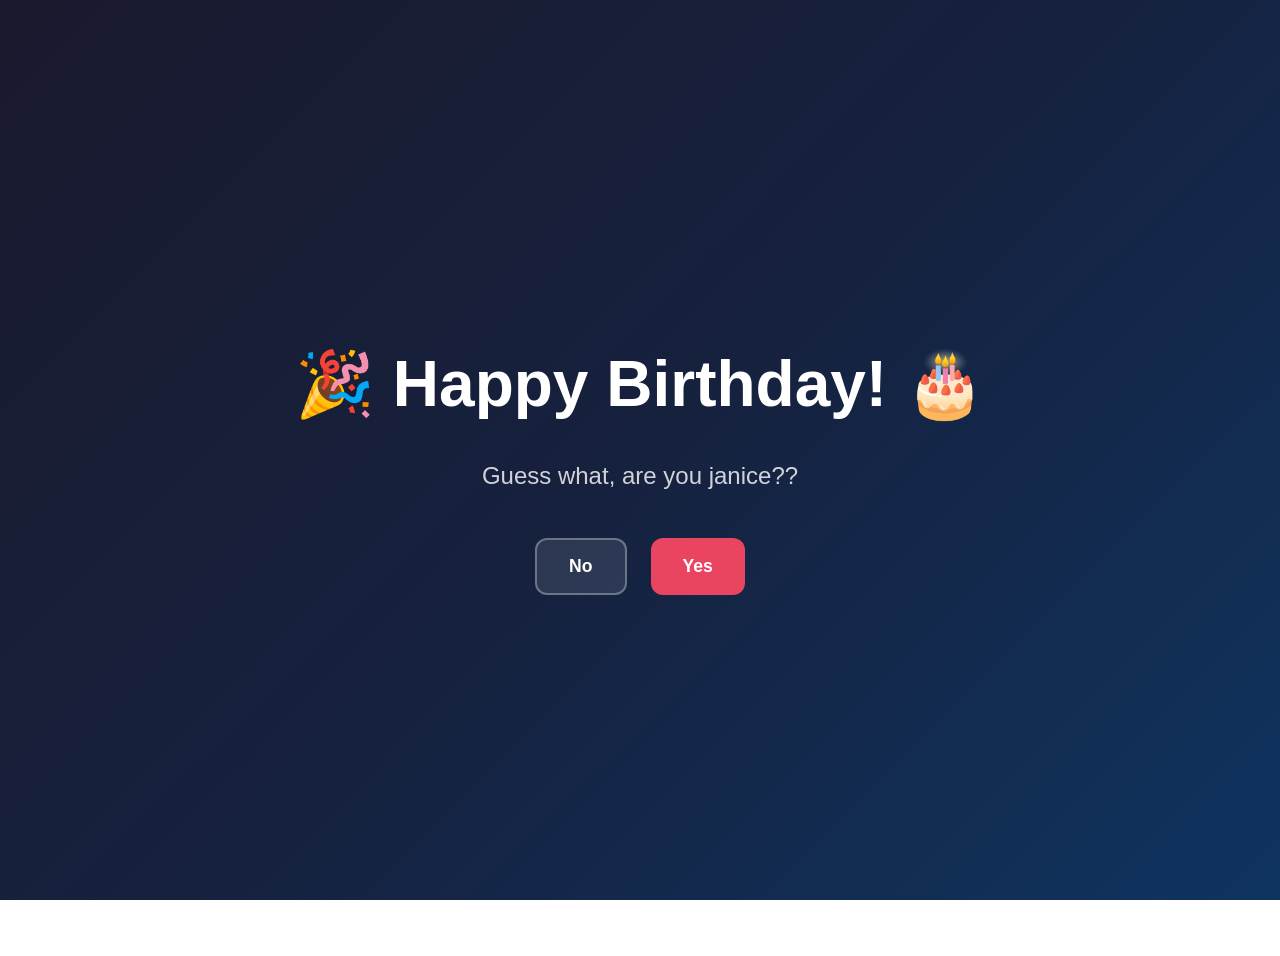
==== gallery/index.html @ 7df06267 "changed name of Master folder to gallery" ====
<!DOCTYPE html>
<html lang="en">
<head>
    <meta charset="UTF-8">
    <meta name="viewport" content="width=device-width, initial-scale=1.0">
    <title>Janice's Birthday Gallery</title>
    <link rel="stylesheet" href="main.css">
    <link href="https://cdnjs.cloudflare.com/ajax/libs/font-awesome/6.4.0/css/all.min.css" rel="stylesheet">
    <link rel="preconnect" href="https://fonts.googleapis.com">
    <link rel="preconnect" href="https://fonts.gstatic.com" crossorigin>
    <link href="https://fonts.googleapis.com/css2?family=Stalemate&family=Tangerine:wght@400;700&family=Poppins:wght@400;600&display=swap" rel="stylesheet">
    <style>
        /* Master view: gallery takes full width */
        .master-content {
            max-width: 1200px;
            margin: 0 auto;
        }
        .master-content .gallery-section {
            width: 100%;
        }
    </style>
</head>
<body>

  <!-- ═══════════════════════════════════════════ -->
  <!-- SURPRISE OVERLAY — shown after countdown   -->
  <!-- ═══════════════════════════════════════════ -->
  <div id="overlay" class="hidden">
    <div id="phase-initial" class="phase">
      <h1>🎉 Happy Birthday! 🎂</h1>
      <p class="subtitle">Guess what, are you janice??</p>
      <div class="btn-row">
        <button class="btn-secondary" id="btn-skip">No</button>
        <button class="btn-primary"   id="btn-surprise">Yes</button>
      </div>
    </div>

    <div id="phase-password" class="phase">
      <h1>🔐</h1>
      <p class="subtitle">When's my birthday👀</p>
      <div class="password-form">
        <input type="password" id="password-input" placeholder="Enter password..." autocomplete="off">
        <button class="btn-primary" id="btn-password-submit">Unlock</button>
        <p class="error-msg" id="password-error"></p>
      </div>
    </div>

    <div id="phase-game" class="phase">
      <p class="message" id="game-message"></p>
      <div id="game-area"></div>
    </div>
  </div>

  <div id="finale">
    <div class="finale-text" id="finale-text"></div>
  </div>

    <div class="container">
        <header>
            <h1>Happy 19th Birthday to Janice 🤎</h1>
            <p>Memories from everyone who loves you</p>
            <div class="countdown" id="countdown">Loading...</div>
        </header>

        <div class="divider">✦ ✦ ✦</div>

        <div class="master-content">
            <!-- Gallery Section — full width, read-only -->
            <div class="gallery-section">
                <h2><i class="fas fa-images"></i> Memories for Janice</h2>
                <div class="gallery" id="gallery">
                    <div class="empty-gallery">
                        <i class="fas fa-inbox"></i>
                        <p>No memories yet.<br>Check back soon! 💝</p>
                    </div>
                </div>
            </div>
        </div>
    </div>

    <!-- Modal for viewing entries (view + download only, no delete) -->
    <div class="modal" id="modal" onclick="closeModal(event)">
        <div class="modal-content" onclick="event.stopPropagation()">
            <button class="modal-close" onclick="closeModal()">✕</button>
            <div class="modal-media" id="modalMedia"></div>
            <div class="modal-info">
                <h3 id="modalName"></h3>
                <p id="modalMessage"></p>
                <small id="modalTime" style="color: #999;"></small>
                <div class="modal-actions" id="modalActions"></div>
            </div>
        </div>
    </div>

    <script src="master.js"></script>
</body>
</html>
---- gallery/main.css ----
/* ═══════════════════════════════════════════════
   Master/main.css — Master page
   ═══════════════════════════════════════════════ */

/* ── Configurable values ── */
:root {
    --accent-font: 'Tangerine', cursive;
}

/* ── Body & background ── */
body {
    font-family: -apple-system, BlinkMacSystemFont, 'Segoe UI', sans-serif;
    background: linear-gradient(135deg, #8B6B63 0%, #A67B7B 50%, #8B6B63 100%);
    background-attachment: fixed;
    min-height: 100vh;
    padding: 20px;
    overflow-x: hidden;
}

body::before {
    content: '';
    position: fixed;
    top: 0; left: 0; right: 0; bottom: 0;
    background: repeating-linear-gradient(
        90deg,
        transparent,
        transparent 50px,
        rgba(139, 107, 99, 0.3) 50px,
        rgba(139, 107, 99, 0.3) 100px
    );
    pointer-events: none;
    z-index: 0;
}

.container {
    max-width: 1400px;
    margin: 0 auto;
    position: relative;
    z-index: 1;
}

/* ── Header ── */
header {
    text-align: center;
    color: #f5e6d3;
    margin-bottom: 50px;
    animation: fadeInDown 0.8s ease;
}

header h1 {
    font-family: 'Stalemate', cursive;
    font-size: 4.5rem;
    margin-bottom: 10px;
    text-shadow: 2px 2px 4px rgba(0, 0, 0, 0.3);
    font-weight: 700;
    letter-spacing: 2px;
}

header p {
    font-family: 'Stalemate', cursive;
    font-size: 2.2rem;
    opacity: 0.95;
    font-weight: 300;
    font-style: italic;
}

.countdown {
    font-family: 'Poppins', sans-serif;
    font-size: 1.1rem;
    margin-top: 15px;
    background: rgba(245, 230, 211, 0.15);
    padding: 12px 30px;
    border-radius: 50px;
    display: inline-block;
    border: 2px solid rgba(245, 230, 211, 0.3);
}

.divider {
    text-align: center;
    margin: 40px 0;
    color: rgba(245, 230, 211, 0.5);
    font-size: 2rem;
}

/* ── Master layout (full-width gallery) ── */
.master-content {
    max-width: 1200px;
    margin: 0 auto;
}

.master-content .gallery-section {
    width: 100%;
}

/* ── Buttons ── */
.btn {
    padding: 12px 24px;
    border: none;
    border-radius: 10px;
    font-size: 1rem;
    font-family: -apple-system, BlinkMacSystemFont, 'Segoe UI', sans-serif;
    font-weight: 600;
    cursor: pointer;
    transition: all 0.3s ease;
    display: flex;
    align-items: center;
    gap: 8px;
}

.btn-primary {
    background: linear-gradient(135deg, #8B6B63 0%, #A67B7B 100%);
    color: #f5e6d3;
    border: 2px solid #8B6B63;
}

.btn-primary:hover {
    transform: translateY(-2px);
    box-shadow: 0 10px 25px rgba(139, 107, 99, 0.4);
    background: linear-gradient(135deg, #6B4B4B 0%, #8B5B5B 100%);
}

.btn-secondary {
    background: rgba(212, 165, 116, 0.2);
    color: #8B6B63;
    border: 2px solid #8B6B63;
}

.btn-secondary:hover {
    background: #8B6B63;
    color: #f5e6d3;
}

/* ── Gallery ── */
.gallery-section {
    animation: fadeInRight 0.8s ease;
}

.gallery-section h2 {
    font-family: var(--accent-font);
    color: #f5e6d3;
    margin-bottom: 30px;
    display: flex;
    align-items: center;
    gap: 10px;
    font-size: 2.2rem;
    font-weight: 600;
}

.gallery {
    display: flex;
    flex-wrap: wrap;
    justify-content: center;
    gap: 20px;
}

.gallery-item {
    width: 280px;
    flex-shrink: 0;
    background: #f5e6d3;
    border-radius: 15px;
    overflow: hidden;
    box-shadow: 0 10px 30px rgba(0, 0, 0, 0.2);
    transition: all 0.3s ease;
    cursor: pointer;
    border: 2px solid #D4A574;
    position: relative;
}

.gallery-item:hover {
    transform: translateY(-10px);
    box-shadow: 0 20px 40px rgba(0, 0, 0, 0.3);
    border-color: #8B6B63;
}

.gallery-item-media {
    width: 100%;
    height: 200px;
    background: linear-gradient(135deg, #8B6B63 0%, #A67B7B 100%);
    display: flex;
    align-items: center;
    justify-content: center;
    overflow: hidden;
}

.gallery-item-media img,
.gallery-item-media video {
    width: 100%;
    height: 100%;
    object-fit: cover;
}

.gallery-item-content {
    padding: 15px;
}

.gallery-item-name {
    font-family: var(--accent-font);
    font-weight: 600;
    color: #8B6B63;
    margin-bottom: 8px;
    font-size: 1.3rem;
}

.gallery-item-message {
    color: #666;
    font-size: 0.95rem;
    line-height: 1.4;
    max-height: 80px;
    overflow: hidden;
    text-overflow: ellipsis;
}

.gallery-item-time {
    color: #999;
    font-size: 0.85rem;
    margin-top: 10px;
}

.gallery-item-type {
    display: inline-block;
    background: rgba(212, 165, 116, 0.3);
    color: #8B6B63;
    padding: 4px 10px;
    border-radius: 20px;
    font-size: 0.8rem;
    margin-top: 8px;
}

.empty-gallery {
    text-align: center;
    color: #f5e6d3;
    padding: 60px 20px;
    width: 100%;
}

.empty-gallery i {
    font-size: 4rem;
    margin-bottom: 20px;
    opacity: 0.5;
}

.empty-gallery p {
    font-size: 1.2rem;
    opacity: 0.8;
}

/* ── Modal ── */
.modal {
    display: none;
    position: fixed;
    top: 0; left: 0;
    width: 100%; height: 100%;
    background: rgba(0, 0, 0, 0.8);
    z-index: 1000;
    align-items: center;
    justify-content: center;
    animation: fadeIn 0.3s ease;
}

.modal.active {
    display: flex;
}

.modal-content {
    background: #f5e6d3;
    border-radius: 20px;
    padding: 30px;
    max-width: 90%;
    max-height: 90vh;
    overflow-y: auto;
    position: relative;
    border: 3px solid #D4A574;
}

.modal-close {
    position: absolute;
    top: 20px; right: 20px;
    background: none;
    border: none;
    font-size: 1.5rem;
    cursor: pointer;
    color: #999;
}

.modal-close:hover {
    color: #8B6B63;
}

.modal-media {
    margin-bottom: 20px;
}

.modal-media img,
.modal-media video {
    max-width: 100%;
    border-radius: 15px;
}

.modal-info {
    color: #666;
    line-height: 1.6;
}

.modal-info h3 {
    color: #8B6B63;
    margin-bottom: 10px;
    font-size: 1.5rem;
}

.modal-actions {
    display: flex;
    gap: 10px;
    margin-top: 20px;
    padding-top: 20px;
    border-top: 1px solid #D4A574;
    flex-wrap: wrap;
}

/* ── Animations ── */
@keyframes fadeInDown {
    from { opacity: 0; transform: translateY(-30px); }
    to   { opacity: 1; transform: translateY(0); }
}

@keyframes fadeInRight {
    from { opacity: 0; transform: translateX(30px); }
    to   { opacity: 1; transform: translateX(0); }
}

@keyframes fadeIn {
    from { opacity: 0; }
    to   { opacity: 1; }
}

@keyframes pulse {
    0%, 100% { opacity: 1; }
    50%      { opacity: 0.5; }
}

/* ── Mobile ── */
@media (max-width: 768px) {
    header h1 {
        font-size: 2.5rem;
    }

    .gallery-item {
        width: 100%;
        max-width: 350px;
    }
}


/* ═════════════════════════════════════════════════════
   SURPRISE OVERLAY STYLES — scoped to #overlay only
   ═════════════════════════════════════════════════════ */

#overlay {
    position: fixed;
    inset: 0;
    z-index: 99999;
    display: flex;
    flex-direction: column;
    align-items: center;
    justify-content: center;
    background: linear-gradient(135deg, #1a1a2e 0%, #16213e 50%, #0f3460 100%);
    color: #fff;
    text-align: center;
    padding: 2rem;
}

#overlay.hidden {
    display: none;
}

#overlay h1 {
    font-size: clamp(2rem, 6vw, 4rem);
    margin-bottom: 1rem;
    animation: overlayPulse 2s ease-in-out infinite;
}

#overlay .subtitle {
    font-size: clamp(1rem, 3vw, 1.5rem);
    opacity: 0.8;
    margin-bottom: 3rem;
}

#overlay .message {
    font-size: clamp(1.2rem, 4vw, 2rem);
    margin-bottom: 2rem;
    min-height: 3rem;
    transition: opacity 0.3s;
}

#overlay .btn-row {
    display: flex;
    gap: 1.5rem;
    flex-wrap: wrap;
    justify-content: center;
}

#overlay button {
    padding: 1rem 2rem;
    font-size: 1.1rem;
    border: none;
    border-radius: 12px;
    cursor: pointer;
    transition: transform 0.2s, box-shadow 0.2s, opacity 0.3s;
    font-family: -apple-system, BlinkMacSystemFont, 'Segoe UI', Roboto, sans-serif;
    font-weight: 600;
}

#overlay button:hover {
    transform: translateY(-2px);
    box-shadow: 0 8px 24px rgba(0,0,0,0.3);
}

#overlay button:active {
    transform: translateY(0);
}

#overlay .btn-primary {
    background: #e94560;
    color: #fff;
}

#overlay .btn-secondary {
    background: rgba(255,255,255,0.1);
    color: #fff;
    border: 2px solid rgba(255,255,255,0.3);
}

#overlay .password-form {
    display: flex;
    flex-direction: column;
    align-items: center;
    gap: 1rem;
}

#overlay .password-form input {
    padding: 0.8rem 1.2rem;
    font-size: 1.1rem;
    border: 2px solid rgba(255,255,255,0.3);
    border-radius: 12px;
    background: rgba(255,255,255,0.1);
    color: #fff;
    text-align: center;
    outline: none;
    width: 280px;
    font-family: -apple-system, BlinkMacSystemFont, 'Segoe UI', Roboto, sans-serif;
}

#overlay .password-form input:focus {
    border-color: #e94560;
}

#overlay .password-form input::placeholder {
    color: rgba(255,255,255,0.4);
}

#overlay .error-msg {
    color: #ff6b6b;
    font-size: 0.95rem;
    min-height: 1.5rem;
}

/* ── Game area ── */
#game-area {
    position: relative;
    width: 100vw;
    height: 60vh;
}

#game-area .game-btn {
    position: absolute;
    padding: 1rem 2rem;
    font-size: 1.1rem;
    transition: left 0.3s ease, top 0.3s ease, opacity 0.3s;
    white-space: nowrap;
}

/* ── Finale (full-screen messages) ── */
#finale {
    position: fixed;
    inset: 0;
    z-index: 100000;
    display: flex;
    align-items: center;
    justify-content: center;
    background: #000;
    opacity: 0;
    pointer-events: none;
}

#finale .finale-text {
    font-size: clamp(2rem, 8vw, 5rem);
    color: #fff;
    text-align: center;
    padding: 2rem;
    font-weight: 800;
}

/* ── Phase visibility ── */
#overlay .phase {
    display: none;
    flex-direction: column;
    align-items: center;
    justify-content: center;
    width: 100%;
}

#overlay .phase.active {
    display: flex;
}

/* ── Overlay-specific animations (prefixed to avoid conflicts) ── */
@keyframes overlayFadeIn {
    from { opacity: 0; }
    to   { opacity: 1; }
}

@keyframes overlayFadeOut {
    from { opacity: 1; }
    to   { opacity: 0; }
}

@keyframes overlayPulse {
    0%, 100% { transform: scale(1); }
    50%      { transform: scale(1.05); }
}
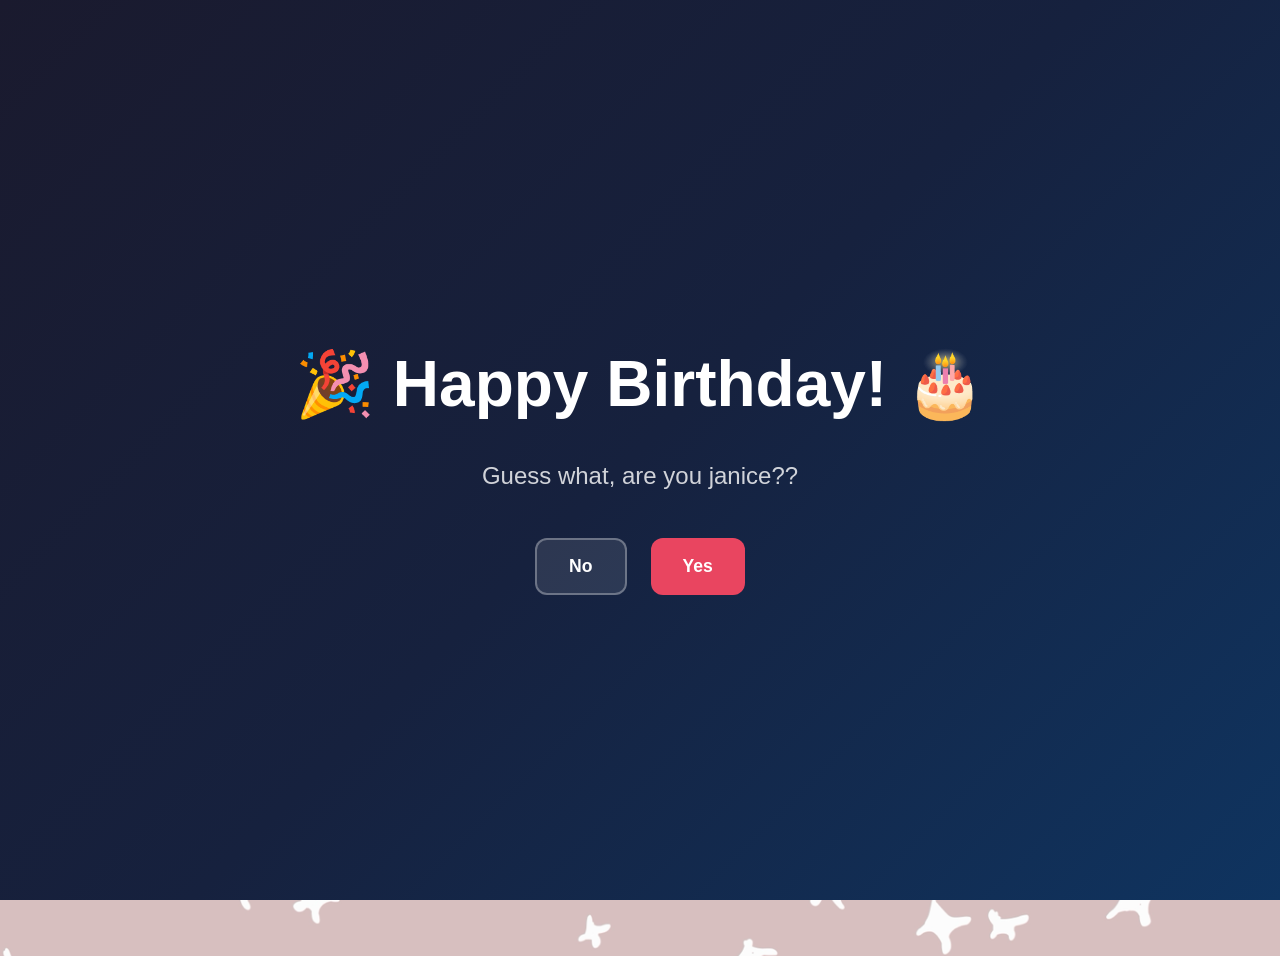
==== commit fe23e69d: "Changed background, fixed styling" ====
--- a/gallery/index.html
+++ b/gallery/index.html
@@ -9,16 +9,6 @@
     <link rel="preconnect" href="https://fonts.googleapis.com">
     <link rel="preconnect" href="https://fonts.gstatic.com" crossorigin>
     <link href="https://fonts.googleapis.com/css2?family=Stalemate&family=Tangerine:wght@400;700&family=Poppins:wght@400;600&display=swap" rel="stylesheet">
-    <style>
-        /* Master view: gallery takes full width */
-        .master-content {
-            max-width: 1200px;
-            margin: 0 auto;
-        }
-        .master-content .gallery-section {
-            width: 100%;
-        }
-    </style>
 </head>
 <body>
 
--- a/gallery/main.css
+++ b/gallery/main.css
@@ -10,28 +10,13 @@
 /* ── Body & background ── */
 body {
     font-family: -apple-system, BlinkMacSystemFont, 'Segoe UI', sans-serif;
-    background: linear-gradient(135deg, #8B6B63 0%, #A67B7B 50%, #8B6B63 100%);
-    background-attachment: fixed;
+    background: url('background.jpg') top center/125% auto repeat-y scroll;
     min-height: 100vh;
     padding: 20px;
     overflow-x: hidden;
-}
-
-body::before {
-    content: '';
-    position: fixed;
-    top: 0; left: 0; right: 0; bottom: 0;
-    background: repeating-linear-gradient(
-        90deg,
-        transparent,
-        transparent 50px,
-        rgba(139, 107, 99, 0.3) 50px,
-        rgba(139, 107, 99, 0.3) 100px
-    );
-    pointer-events: none;
-    z-index: 0;
-}
-
+    display: flex;
+    flex-direction: column;
+}
 .container {
     max-width: 1400px;
     margin: 0 auto;
@@ -144,6 +129,7 @@
     gap: 10px;
     font-size: 2.2rem;
     font-weight: 600;
+    flex-shrink: 0;
 }
 
 .gallery {
@@ -151,6 +137,9 @@
     flex-wrap: wrap;
     justify-content: center;
     gap: 20px;
+    flex: 1;
+    overflow-y: auto;
+    padding-bottom: 40px;
 }
 
 .gallery-item {
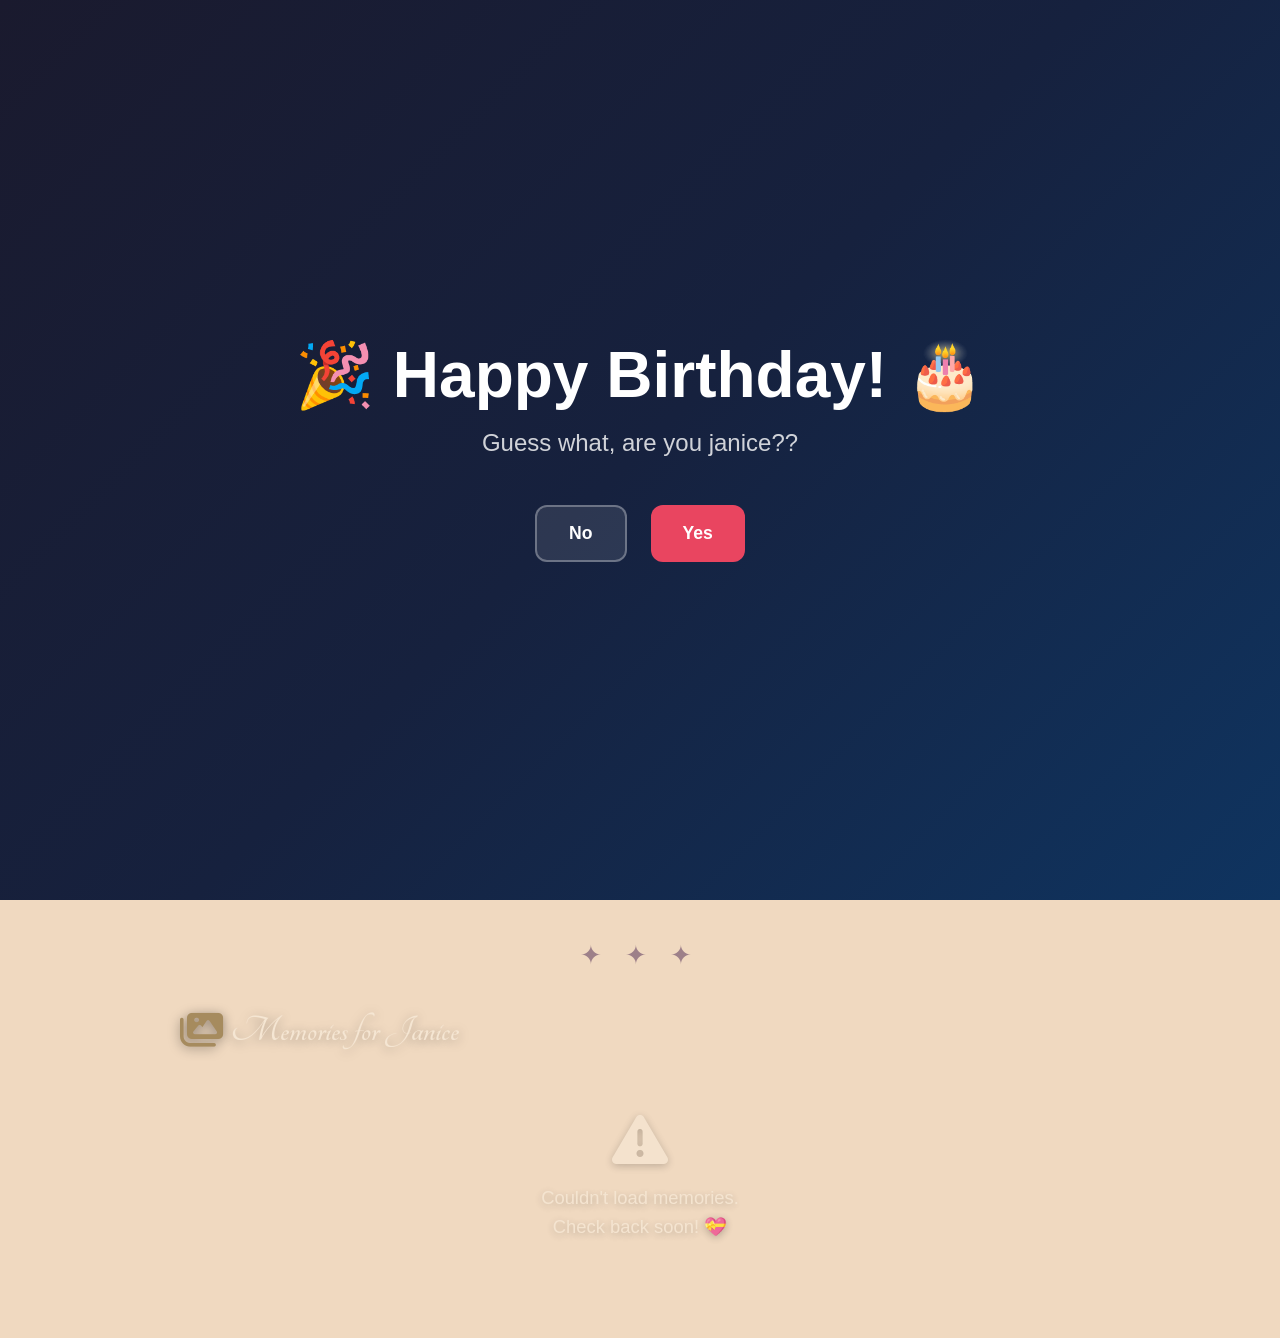
==== commit a51be7f9: "Updated CSS" ====
--- a/gallery/index.html
+++ b/gallery/index.html
@@ -2,7 +2,8 @@
 <html lang="en">
 <head>
     <meta charset="UTF-8">
-    <meta name="viewport" content="width=device-width, initial-scale=1.0">
+    <meta name="viewport" content="width=device-width, initial-scale=1.0, viewport-fit=cover">
+    <meta name="theme-color" content="#3d2438">
     <title>Janice's Birthday Gallery</title>
     <link rel="stylesheet" href="main.css">
     <link href="https://cdnjs.cloudflare.com/ajax/libs/font-awesome/6.4.0/css/all.min.css" rel="stylesheet">
@@ -45,13 +46,19 @@
     <div class="finale-text" id="finale-text"></div>
   </div>
 
+  <!-- ═══════════════════════════════════════════ -->
+  <!-- HERO — fills one viewport, scrolls to gallery -->
+  <!-- ═══════════════════════════════════════════ -->
+  <section class="hero">
+    <div class="hero-inner">
+        <h1>Happy 19th Birthday to Janice 🤎</h1>
+        <p class="subtitle">Memories from everyone who loves you</p>
+        <div class="countdown" id="countdown">Loading...</div>
+    </div>
+    <div class="scroll-cue">Scroll</div>
+  </section>
+
     <div class="container">
-        <header>
-            <h1>Happy 19th Birthday to Janice 🤎</h1>
-            <p>Memories from everyone who loves you</p>
-            <div class="countdown" id="countdown">Loading...</div>
-        </header>
-
         <div class="divider">✦ ✦ ✦</div>
 
         <div class="master-content">
@@ -76,7 +83,7 @@
             <div class="modal-info">
                 <h3 id="modalName"></h3>
                 <p id="modalMessage"></p>
-                <small id="modalTime" style="color: #999;"></small>
+                <small id="modalTime" style="color: var(--color-text-muted);"></small>
                 <div class="modal-actions" id="modalActions"></div>
             </div>
         </div>
@@ -84,4 +91,4 @@
 
     <script src="master.js"></script>
 </body>
-</html>
+</html>
--- a/gallery/main.css
+++ b/gallery/main.css
@@ -1,176 +1,297 @@
 /* ═══════════════════════════════════════════════
-   Master/main.css — Master page
+   Gallery/main.css
+   Philosophy: feminine-leaning hybrid aesthetic.
+   Deep mauve/wine text for weight, warm bronze
+   accents for grounding, cream + blush surfaces.
+   Mobile-first. Hero fills one viewport.
+   Gallery stacks vertically (expand downwards).
    ═══════════════════════════════════════════════ */
 
-/* ── Configurable values ── */
+/* ── CONFIG ─────────────────────────────────────── */
 :root {
-    --accent-font: 'Tangerine', cursive;
-}
-
-/* ── Body & background ── */
+    /* Palette — same as upload */
+    --color-text-deep:       #3d2438;
+    --color-text-mid:        #5a3a52;
+    --color-text-muted:      #7a5a72;
+    --color-accent:          #8B6B43;
+    --color-accent-light:    #a68b5e;
+    --color-accent-deep:     #6b4f30;
+    --color-rose:            #b87a8a;
+    --color-rose-deep:       #8a4f63;
+
+    --color-bg:              #f5e6d3;
+    --color-bg-tint:         #f0d9c0;
+
+    /* Fonts */
+    --accent-font:       'Tangerine', cursive;
+    --font-heading:      'Stalemate', cursive;
+    --font-body:         -apple-system, BlinkMacSystemFont, 'Segoe UI', Roboto, sans-serif;
+    --font-countdown:    'Poppins', sans-serif;
+
+    /* Spacing */
+    --sp-1:  4px;
+    --sp-2:  8px;
+    --sp-3:  12px;
+    --sp-4:  16px;
+    --sp-5:  20px;
+    --sp-6:  28px;
+    --sp-7:  40px;
+    --sp-8:  56px;
+
+    --r-sm: 8px;
+    --r-md: 12px;
+    --r-lg: 18px;
+    --r-xl: 24px;
+    --r-pill: 999px;
+
+    --sh-1: 0 4px 14px rgba(61, 36, 56, 0.12);
+    --sh-2: 0 10px 30px rgba(61, 36, 56, 0.18);
+    --sh-3: 0 20px 50px rgba(61, 36, 56, 0.28);
+
+    --t-fast: 0.2s ease;
+    --t-base: 0.3s ease;
+}
+
+/* ── Reset ──────────────────────────────────────── */
+*, *::before, *::after {
+    margin: 0;
+    padding: 0;
+    box-sizing: border-box;
+}
+
+html { scroll-behavior: smooth; }
+
 body {
-    font-family: -apple-system, BlinkMacSystemFont, 'Segoe UI', sans-serif;
-    background: url('background.jpg') top center/125% auto repeat-y scroll;
+    font-family: var(--font-body);
+    color: var(--color-text-deep);
+    background: var(--color-bg-tint);
     min-height: 100vh;
-    padding: 20px;
     overflow-x: hidden;
     display: flex;
     flex-direction: column;
-}
+    -webkit-font-smoothing: antialiased;
+    -moz-osx-font-smoothing: grayscale;
+}
+
+/* Background image — fixed, full cover */
+body::before {
+    content: '';
+    position: fixed;
+    inset: 0;
+    background: url('background.png') center / cover no-repeat;
+    z-index: -2;
+}
+
+/* Subtle dark veil for text legibility */
+body::after {
+    content: '';
+    position: fixed;
+    inset: 0;
+    background: linear-gradient(180deg,
+        rgba(61, 36, 56, 0.18) 0%,
+        rgba(61, 36, 56, 0.10) 40%,
+        rgba(61, 36, 56, 0.30) 100%);
+    z-index: -1;
+    pointer-events: none;
+}
+
 .container {
+    width: 100%;
     max-width: 1400px;
     margin: 0 auto;
+    padding: 0 var(--sp-4);
     position: relative;
     z-index: 1;
 }
 
-/* ── Header ── */
-header {
+/* ══════════════════════════════════════════════════
+   HERO — full viewport
+   ══════════════════════════════════════════════════ */
+
+.hero {
+    min-height: 100vh;
+    min-height: 100dvh;
+    display: flex;
+    flex-direction: column;
+    align-items: center;
+    justify-content: center;
     text-align: center;
-    color: #f5e6d3;
-    margin-bottom: 50px;
-    animation: fadeInDown 0.8s ease;
-}
-
-header h1 {
-    font-family: 'Stalemate', cursive;
-    font-size: 4.5rem;
-    margin-bottom: 10px;
-    text-shadow: 2px 2px 4px rgba(0, 0, 0, 0.3);
+    padding: var(--sp-7) var(--sp-4);
+    color: var(--color-bg);
+    position: relative;
+    width: 100%;
+}
+
+.hero-inner {
+    max-width: 720px;
+    animation: fadeInUp 1s ease;
+}
+
+.hero h1 {
+    font-family: var(--font-heading);
+    font-size: clamp(3rem, 9vw, 5.5rem);
     font-weight: 700;
+    letter-spacing: 1px;
+    line-height: 1.1;
+    margin-bottom: var(--sp-3);
+    text-shadow: 0 4px 24px rgba(0, 0, 0, 0.45);
+}
+
+.hero p.subtitle {
+    font-family: var(--font-heading);
+    font-size: clamp(1.4rem, 4vw, 2.4rem);
+    font-weight: 400;
+    font-style: italic;
+    margin-bottom: var(--sp-6);
+    opacity: 0.95;
+    text-shadow: 0 2px 12px rgba(0, 0, 0, 0.4);
+}
+
+.countdown {
+    font-family: var(--font-countdown);
+    font-size: clamp(0.95rem, 2.5vw, 1.15rem);
+    font-weight: 600;
+    letter-spacing: 0.5px;
+    background: rgba(245, 230, 211, 0.18);
+    backdrop-filter: blur(8px);
+    -webkit-backdrop-filter: blur(8px);
+    padding: var(--sp-3) var(--sp-6);
+    border-radius: var(--r-pill);
+    border: 1.5px solid rgba(245, 230, 211, 0.45);
+    display: inline-block;
+    color: var(--color-bg);
+    text-shadow: 0 1px 4px rgba(0, 0, 0, 0.3);
+}
+
+.scroll-cue {
+    position: absolute;
+    bottom: var(--sp-6);
+    left: 50%;
+    transform: translateX(-50%);
+    color: var(--color-bg);
+    font-size: 0.85rem;
     letter-spacing: 2px;
-}
-
-header p {
-    font-family: 'Stalemate', cursive;
-    font-size: 2.2rem;
-    opacity: 0.95;
-    font-weight: 300;
-    font-style: italic;
-}
-
-.countdown {
-    font-family: 'Poppins', sans-serif;
-    font-size: 1.1rem;
-    margin-top: 15px;
-    background: rgba(245, 230, 211, 0.15);
-    padding: 12px 30px;
-    border-radius: 50px;
-    display: inline-block;
-    border: 2px solid rgba(245, 230, 211, 0.3);
-}
-
+    text-transform: uppercase;
+    opacity: 0.85;
+    animation: bob 2s ease-in-out infinite;
+}
+.scroll-cue::after {
+    content: '';
+    display: block;
+    width: 2px;
+    height: 28px;
+    background: var(--color-bg);
+    margin: var(--sp-2) auto 0;
+    border-radius: 2px;
+    opacity: 0.7;
+}
+
+/* ── Divider ────────────────────────────────────── */
 .divider {
     text-align: center;
-    margin: 40px 0;
-    color: rgba(245, 230, 211, 0.5);
-    font-size: 2rem;
-}
-
-/* ── Master layout (full-width gallery) ── */
+    margin: var(--sp-7) 0;
+    color: var(--color-text-muted);
+    font-size: 1.6rem;
+    letter-spacing: 8px;
+    opacity: 0.7;
+}
+
+/* ── Master content ─────────────────────────────── */
 .master-content {
-    max-width: 1200px;
+    width: 100%;
+    max-width: 720px;
     margin: 0 auto;
-}
-
-.master-content .gallery-section {
-    width: 100%;
-}
-
-/* ── Buttons ── */
+    padding-bottom: var(--sp-8);
+}
+
+/* ── Buttons (generic) ──────────────────────────── */
 .btn {
-    padding: 12px 24px;
+    padding: var(--sp-3) var(--sp-5);
     border: none;
-    border-radius: 10px;
-    font-size: 1rem;
-    font-family: -apple-system, BlinkMacSystemFont, 'Segoe UI', sans-serif;
+    border-radius: var(--r-md);
+    font-size: 0.95rem;
+    font-family: var(--font-body);
     font-weight: 600;
     cursor: pointer;
-    transition: all 0.3s ease;
-    display: flex;
-    align-items: center;
-    gap: 8px;
-}
+    transition: all var(--t-base);
+    display: inline-flex;
+    align-items: center;
+    justify-content: center;
+    gap: var(--sp-2);
+    min-height: 44px;
+}
+.btn:hover { transform: translateY(-2px); }
+.btn:active { transform: translateY(0); }
 
 .btn-primary {
-    background: linear-gradient(135deg, #8B6B63 0%, #A67B7B 100%);
-    color: #f5e6d3;
-    border: 2px solid #8B6B63;
-}
-
+    background: linear-gradient(135deg, var(--color-accent) 0%, var(--color-accent-deep) 100%);
+    color: var(--color-bg);
+}
 .btn-primary:hover {
-    transform: translateY(-2px);
-    box-shadow: 0 10px 25px rgba(139, 107, 99, 0.4);
-    background: linear-gradient(135deg, #6B4B4B 0%, #8B5B5B 100%);
+    box-shadow: 0 8px 20px rgba(139, 107, 67, 0.4);
 }
 
 .btn-secondary {
-    background: rgba(212, 165, 116, 0.2);
-    color: #8B6B63;
-    border: 2px solid #8B6B63;
-}
-
-.btn-secondary:hover {
-    background: #8B6B63;
-    color: #f5e6d3;
-}
-
-/* ── Gallery ── */
+    background: rgba(184, 122, 138, 0.18);
+    color: var(--color-text-deep);
+    border: 2px solid var(--color-accent);
+}
+
+/* ══════════════════════════════════════════════════
+   GALLERY — stacks vertically (mobile-first)
+   ══════════════════════════════════════════════════ */
+
 .gallery-section {
+    width: 100%;
     animation: fadeInRight 0.8s ease;
 }
 
 .gallery-section h2 {
     font-family: var(--accent-font);
-    color: #f5e6d3;
-    margin-bottom: 30px;
-    display: flex;
-    align-items: center;
-    gap: 10px;
-    font-size: 2.2rem;
-    font-weight: 600;
-    flex-shrink: 0;
-}
+    color: var(--color-bg);
+    margin-bottom: var(--sp-5);
+    display: flex;
+    align-items: center;
+    gap: var(--sp-2);
+    font-size: clamp(1.8rem, 5vw, 2.4rem);
+    font-weight: 700;
+    text-shadow: 0 2px 12px rgba(0, 0, 0, 0.4);
+}
+.gallery-section h2 i { color: var(--color-accent-light); }
 
 .gallery {
     display: flex;
-    flex-wrap: wrap;
-    justify-content: center;
-    gap: 20px;
-    flex: 1;
-    overflow-y: auto;
-    padding-bottom: 40px;
+    flex-direction: column;     /* ← STACK DOWN, not sideways */
+    gap: var(--sp-5);
+    width: 100%;
 }
 
 .gallery-item {
-    width: 280px;
-    flex-shrink: 0;
-    background: #f5e6d3;
-    border-radius: 15px;
+    width: 100%;
+    background: var(--color-bg);
+    border-radius: var(--r-lg);
     overflow: hidden;
-    box-shadow: 0 10px 30px rgba(0, 0, 0, 0.2);
-    transition: all 0.3s ease;
+    box-shadow: var(--sh-2);
+    transition: transform var(--t-base), box-shadow var(--t-base);
     cursor: pointer;
-    border: 2px solid #D4A574;
+    border: 2px solid var(--color-accent);
     position: relative;
-}
-
+    color: var(--color-text-deep);
+}
 .gallery-item:hover {
-    transform: translateY(-10px);
-    box-shadow: 0 20px 40px rgba(0, 0, 0, 0.3);
-    border-color: #8B6B63;
+    transform: translateY(-4px);
+    box-shadow: var(--sh-3);
 }
 
 .gallery-item-media {
     width: 100%;
-    height: 200px;
-    background: linear-gradient(135deg, #8B6B63 0%, #A67B7B 100%);
+    aspect-ratio: 16/10;
+    background: linear-gradient(135deg, var(--color-accent) 0%, var(--color-accent-deep) 100%);
     display: flex;
     align-items: center;
     justify-content: center;
     overflow: hidden;
 }
-
 .gallery-item-media img,
 .gallery-item-media video {
     width: 100%;
@@ -179,169 +300,158 @@
 }
 
 .gallery-item-content {
-    padding: 15px;
+    padding: var(--sp-4) var(--sp-5);
 }
 
 .gallery-item-name {
     font-family: var(--accent-font);
-    font-weight: 600;
-    color: #8B6B63;
-    margin-bottom: 8px;
-    font-size: 1.3rem;
+    font-weight: 700;
+    color: var(--color-text-deep);
+    margin-bottom: var(--sp-2);
+    font-size: 1.5rem;
 }
 
 .gallery-item-message {
-    color: #666;
-    font-size: 0.95rem;
-    line-height: 1.4;
-    max-height: 80px;
+    color: var(--color-text-mid);
+    font-size: 0.98rem;
+    line-height: 1.5;
+    max-height: 100px;
     overflow: hidden;
     text-overflow: ellipsis;
 }
 
 .gallery-item-time {
-    color: #999;
+    color: var(--color-text-muted);
     font-size: 0.85rem;
-    margin-top: 10px;
+    margin-top: var(--sp-3);
 }
 
 .gallery-item-type {
     display: inline-block;
-    background: rgba(212, 165, 116, 0.3);
-    color: #8B6B63;
-    padding: 4px 10px;
-    border-radius: 20px;
-    font-size: 0.8rem;
-    margin-top: 8px;
+    background: rgba(139, 107, 67, 0.18);
+    color: var(--color-text-deep);
+    padding: 4px 12px;
+    border-radius: var(--r-pill);
+    font-size: 0.78rem;
+    margin-top: var(--sp-2);
+    font-weight: 600;
 }
 
 .empty-gallery {
     text-align: center;
-    color: #f5e6d3;
-    padding: 60px 20px;
-    width: 100%;
-}
-
+    color: var(--color-bg);
+    padding: var(--sp-7) var(--sp-4);
+    width: 100%;
+    text-shadow: 0 2px 8px rgba(0, 0, 0, 0.3);
+}
 .empty-gallery i {
-    font-size: 4rem;
-    margin-bottom: 20px;
-    opacity: 0.5;
-}
-
+    font-size: 3.5rem;
+    margin-bottom: var(--sp-4);
+    opacity: 0.7;
+}
 .empty-gallery p {
-    font-size: 1.2rem;
-    opacity: 0.8;
-}
-
-/* ── Modal ── */
+    font-size: 1.15rem;
+    opacity: 0.85;
+    line-height: 1.6;
+}
+
+/* ── Modal ──────────────────────────────────────── */
 .modal {
     display: none;
     position: fixed;
-    top: 0; left: 0;
-    width: 100%; height: 100%;
-    background: rgba(0, 0, 0, 0.8);
+    inset: 0;
+    background: rgba(0, 0, 0, 0.85);
     z-index: 1000;
     align-items: center;
     justify-content: center;
-    animation: fadeIn 0.3s ease;
-}
-
-.modal.active {
-    display: flex;
-}
+    animation: fadeIn var(--t-base);
+    padding: var(--sp-4);
+}
+.modal.active { display: flex; }
 
 .modal-content {
-    background: #f5e6d3;
-    border-radius: 20px;
-    padding: 30px;
+    background: var(--color-bg);
+    border-radius: var(--r-xl);
+    padding: var(--sp-6);
     max-width: 90%;
     max-height: 90vh;
     overflow-y: auto;
     position: relative;
-    border: 3px solid #D4A574;
+    border: 2px solid var(--color-accent);
+    color: var(--color-text-deep);
 }
 
 .modal-close {
     position: absolute;
-    top: 20px; right: 20px;
+    top: var(--sp-4);
+    right: var(--sp-4);
     background: none;
     border: none;
     font-size: 1.5rem;
     cursor: pointer;
-    color: #999;
-}
-
-.modal-close:hover {
-    color: #8B6B63;
-}
-
-.modal-media {
-    margin-bottom: 20px;
-}
-
+    color: var(--color-text-muted);
+    min-width: 44px;
+    min-height: 44px;
+}
+.modal-close:hover { color: var(--color-text-deep); }
+
+.modal-media { margin-bottom: var(--sp-5); }
 .modal-media img,
 .modal-media video {
     max-width: 100%;
-    border-radius: 15px;
+    border-radius: var(--r-lg);
 }
 
 .modal-info {
-    color: #666;
+    color: var(--color-text-mid);
     line-height: 1.6;
 }
-
 .modal-info h3 {
-    color: #8B6B63;
-    margin-bottom: 10px;
+    color: var(--color-text-deep);
+    margin-bottom: var(--sp-2);
     font-size: 1.5rem;
+    font-family: var(--accent-font);
+    font-weight: 700;
 }
 
 .modal-actions {
     display: flex;
-    gap: 10px;
-    margin-top: 20px;
-    padding-top: 20px;
-    border-top: 1px solid #D4A574;
+    gap: var(--sp-2);
+    margin-top: var(--sp-5);
+    padding-top: var(--sp-5);
+    border-top: 1px solid var(--color-accent);
     flex-wrap: wrap;
 }
 
-/* ── Animations ── */
+/* ── Animations ─────────────────────────────────── */
+@keyframes fadeInUp {
+    from { opacity: 0; transform: translateY(30px); }
+    to   { opacity: 1; transform: translateY(0); }
+}
 @keyframes fadeInDown {
     from { opacity: 0; transform: translateY(-30px); }
     to   { opacity: 1; transform: translateY(0); }
 }
-
 @keyframes fadeInRight {
     from { opacity: 0; transform: translateX(30px); }
     to   { opacity: 1; transform: translateX(0); }
 }
-
 @keyframes fadeIn {
     from { opacity: 0; }
     to   { opacity: 1; }
 }
-
 @keyframes pulse {
     0%, 100% { opacity: 1; }
     50%      { opacity: 0.5; }
 }
-
-/* ── Mobile ── */
-@media (max-width: 768px) {
-    header h1 {
-        font-size: 2.5rem;
-    }
-
-    .gallery-item {
-        width: 100%;
-        max-width: 350px;
-    }
-}
-
-
-/* ═════════════════════════════════════════════════════
-   SURPRISE OVERLAY STYLES — scoped to #overlay only
-   ═════════════════════════════════════════════════════ */
+@keyframes bob {
+    0%, 100% { transform: translate(-50%, 0); opacity: 0.85; }
+    50%      { transform: translate(-50%, 8px); opacity: 0.55; }
+}
+
+/* ══════════════════════════════════════════════════
+   SURPRISE OVERLAY — floats on top of hero/gallery
+   ══════════════════════════════════════════════════ */
 
 #overlay {
     position: fixed;
@@ -357,9 +467,7 @@
     padding: 2rem;
 }
 
-#overlay.hidden {
-    display: none;
-}
+#overlay.hidden { display: none; }
 
 #overlay h1 {
     font-size: clamp(2rem, 6vw, 4rem);
@@ -396,22 +504,18 @@
     transition: transform 0.2s, box-shadow 0.2s, opacity 0.3s;
     font-family: -apple-system, BlinkMacSystemFont, 'Segoe UI', Roboto, sans-serif;
     font-weight: 600;
-}
-
+    min-height: 48px;
+}
 #overlay button:hover {
     transform: translateY(-2px);
     box-shadow: 0 8px 24px rgba(0,0,0,0.3);
 }
-
-#overlay button:active {
-    transform: translateY(0);
-}
+#overlay button:active { transform: translateY(0); }
 
 #overlay .btn-primary {
     background: #e94560;
     color: #fff;
 }
-
 #overlay .btn-secondary {
     background: rgba(255,255,255,0.1);
     color: #fff;
@@ -424,7 +528,6 @@
     align-items: center;
     gap: 1rem;
 }
-
 #overlay .password-form input {
     padding: 0.8rem 1.2rem;
     font-size: 1.1rem;
@@ -435,30 +538,24 @@
     text-align: center;
     outline: none;
     width: 280px;
+    max-width: 90vw;
     font-family: -apple-system, BlinkMacSystemFont, 'Segoe UI', Roboto, sans-serif;
 }
-
-#overlay .password-form input:focus {
-    border-color: #e94560;
-}
-
-#overlay .password-form input::placeholder {
-    color: rgba(255,255,255,0.4);
-}
-
+#overlay .password-form input:focus { border-color: #e94560; }
+#overlay .password-form input::placeholder { color: rgba(255,255,255,0.4); }
 #overlay .error-msg {
     color: #ff6b6b;
     font-size: 0.95rem;
     min-height: 1.5rem;
 }
 
-/* ── Game area ── */
 #game-area {
     position: relative;
-    width: 100vw;
-    height: 60vh;
-}
-
+    width: 100%;
+    max-width: 600px;
+    height: 50vh;
+    min-height: 300px;
+}
 #game-area .game-btn {
     position: absolute;
     padding: 1rem 2rem;
@@ -467,7 +564,6 @@
     white-space: nowrap;
 }
 
-/* ── Finale (full-screen messages) ── */
 #finale {
     position: fixed;
     inset: 0;
@@ -479,7 +575,6 @@
     opacity: 0;
     pointer-events: none;
 }
-
 #finale .finale-text {
     font-size: clamp(2rem, 8vw, 5rem);
     color: #fff;
@@ -488,7 +583,6 @@
     font-weight: 800;
 }
 
-/* ── Phase visibility ── */
 #overlay .phase {
     display: none;
     flex-direction: column;
@@ -496,23 +590,37 @@
     justify-content: center;
     width: 100%;
 }
-
-#overlay .phase.active {
-    display: flex;
-}
-
-/* ── Overlay-specific animations (prefixed to avoid conflicts) ── */
-@keyframes overlayFadeIn {
-    from { opacity: 0; }
-    to   { opacity: 1; }
-}
-
-@keyframes overlayFadeOut {
-    from { opacity: 1; }
-    to   { opacity: 0; }
-}
+#overlay .phase.active { display: flex; }
 
 @keyframes overlayPulse {
     0%, 100% { transform: scale(1); }
     50%      { transform: scale(1.05); }
 }
+
+/* ══════════════════════════════════════════════════
+   RESPONSIVE — mobile-first
+   ══════════════════════════════════════════════════ */
+
+/* Tablet & up */
+@media (min-width: 640px) {
+    .container { padding: 0 var(--sp-6); }
+    .gallery-item-media { aspect-ratio: 16/9; }
+}
+
+/* Desktop — gallery still single column, wider */
+@media (min-width: 1024px) {
+    .container { padding: 0 var(--sp-7); }
+    .master-content { max-width: 820px; }
+}
+
+@media (min-width: 1280px) {
+    .master-content { max-width: 920px; }
+}
+
+@media (prefers-reduced-motion: reduce) {
+    *, *::before, *::after {
+        animation-duration: 0.01ms !important;
+        transition-duration: 0.01ms !important;
+    }
+    html { scroll-behavior: auto; }
+}
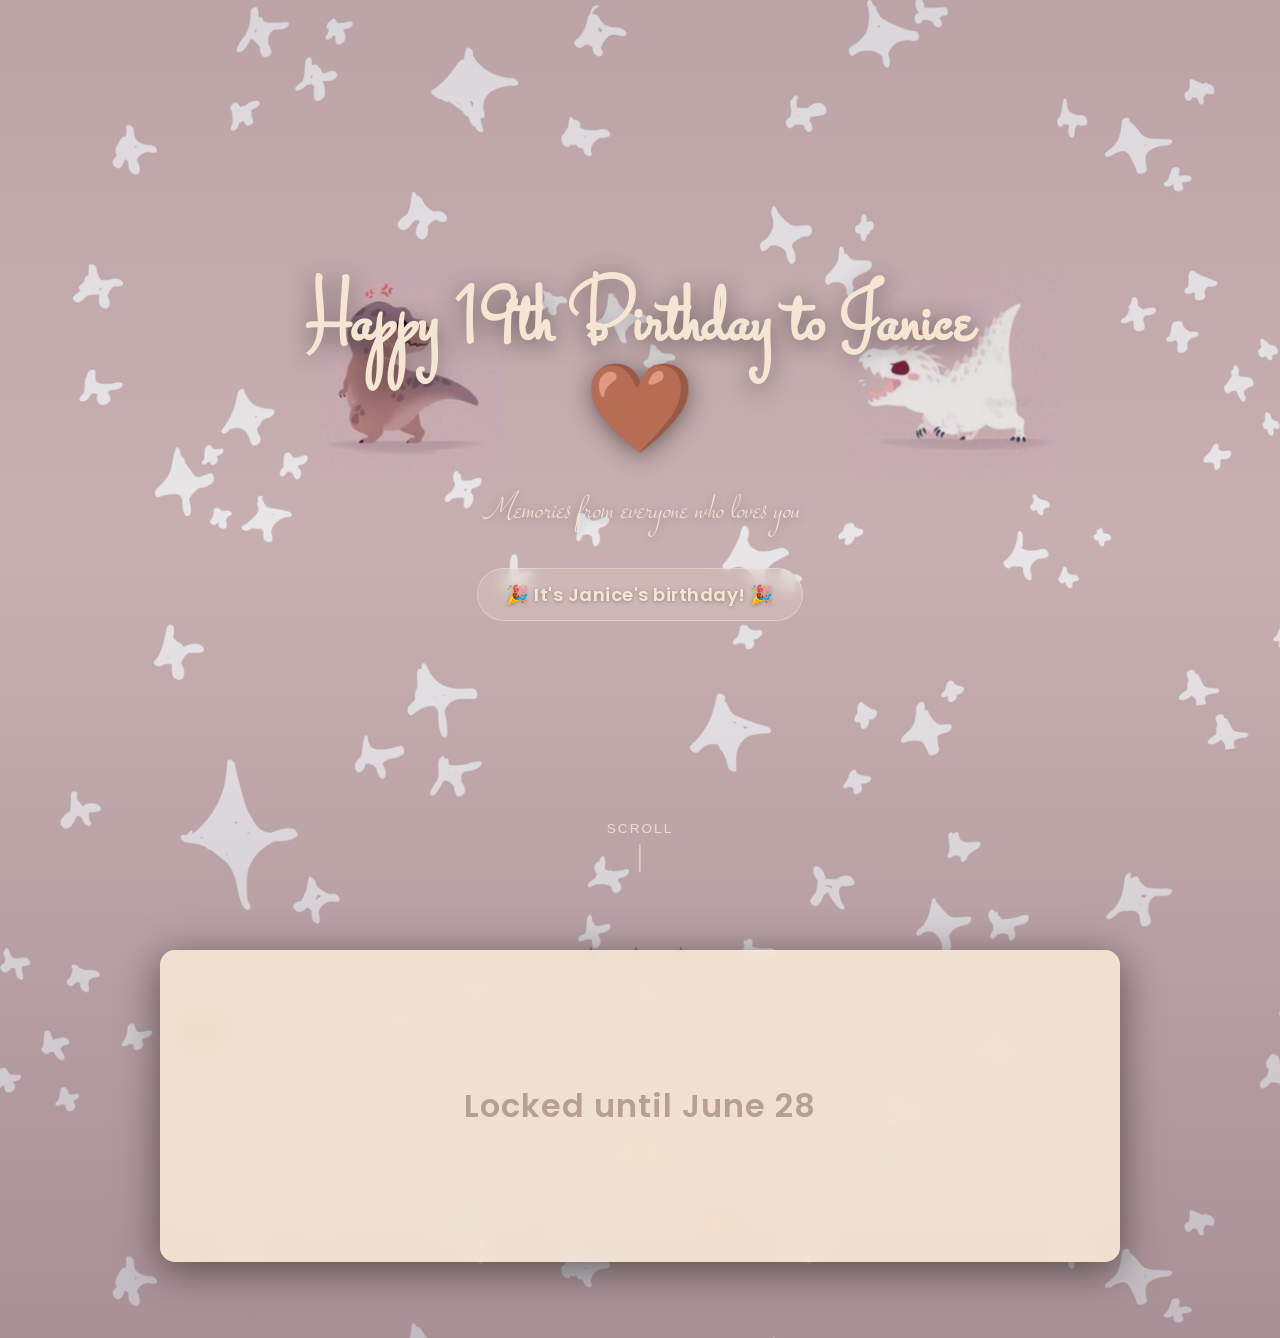
==== commit ff3ca65c: "Removed suprise and fix photo?" ====
--- a/gallery/index.html
+++ b/gallery/index.html
@@ -12,39 +12,6 @@
     <link href="https://fonts.googleapis.com/css2?family=Stalemate&family=Tangerine:wght@400;700&family=Poppins:wght@400;600&display=swap" rel="stylesheet">
 </head>
 <body>
-
-  <!-- ═══════════════════════════════════════════ -->
-  <!-- SURPRISE OVERLAY — shown after countdown   -->
-  <!-- ═══════════════════════════════════════════ -->
-  <div id="overlay" class="hidden">
-    <div id="phase-initial" class="phase">
-      <h1>🎉 Happy Birthday! 🎂</h1>
-      <p class="subtitle">Guess what, are you janice??</p>
-      <div class="btn-row">
-        <button class="btn-secondary" id="btn-skip">No</button>
-        <button class="btn-primary"   id="btn-surprise">Yes</button>
-      </div>
-    </div>
-
-    <div id="phase-password" class="phase">
-      <h1>🔐</h1>
-      <p class="subtitle">When's my birthday👀</p>
-      <div class="password-form">
-        <input type="password" id="password-input" placeholder="Enter password..." autocomplete="off">
-        <button class="btn-primary" id="btn-password-submit">Unlock</button>
-        <p class="error-msg" id="password-error"></p>
-      </div>
-    </div>
-
-    <div id="phase-game" class="phase">
-      <p class="message" id="game-message"></p>
-      <div id="game-area"></div>
-    </div>
-  </div>
-
-  <div id="finale">
-    <div class="finale-text" id="finale-text"></div>
-  </div>
 
   <!-- ═══════════════════════════════════════════ -->
   <!-- HERO — fills one viewport, scrolls to gallery -->
--- a/gallery/main.css
+++ b/gallery/main.css
@@ -64,35 +64,23 @@
 body {
     font-family: var(--font-body);
     color: var(--color-text-deep);
-    background: var(--color-bg-tint);
+    background-color: var(--color-bg-tint);
+    background-image:
+        linear-gradient(180deg,
+            rgba(61, 36, 56, 0.18) 0%,
+            rgba(61, 36, 56, 0.10) 40%,
+            rgba(61, 36, 56, 0.30) 100%),
+        url('background.png');
+    background-position: top center, top center;
+    background-size: 100% 100%, 125% auto;
+    background-repeat: repeat-x, repeat-y;
+    background-attachment: scroll, scroll;
     min-height: 100vh;
     overflow-x: hidden;
     display: flex;
     flex-direction: column;
     -webkit-font-smoothing: antialiased;
     -moz-osx-font-smoothing: grayscale;
-}
-
-/* Background image — fixed, full cover */
-body::before {
-    content: '';
-    position: fixed;
-    inset: 0;
-    background: url('background.png') center / cover no-repeat;
-    z-index: -2;
-}
-
-/* Subtle dark veil for text legibility */
-body::after {
-    content: '';
-    position: fixed;
-    inset: 0;
-    background: linear-gradient(180deg,
-        rgba(61, 36, 56, 0.18) 0%,
-        rgba(61, 36, 56, 0.10) 40%,
-        rgba(61, 36, 56, 0.30) 100%);
-    z-index: -1;
-    pointer-events: none;
 }
 
 .container {
@@ -298,6 +286,19 @@
     height: 100%;
     object-fit: cover;
 }
+.media-error {
+    width: 100%;
+    height: 100%;
+    min-height: 160px;
+    display: flex;
+    align-items: center;
+    justify-content: center;
+    padding: var(--sp-4);
+    color: var(--color-bg);
+    background: rgba(61, 36, 56, 0.35);
+    text-align: center;
+    font-weight: 600;
+}
 
 .gallery-item-content {
     padding: var(--sp-4) var(--sp-5);
@@ -450,154 +451,6 @@
 }
 
 /* ══════════════════════════════════════════════════
-   SURPRISE OVERLAY — floats on top of hero/gallery
-   ══════════════════════════════════════════════════ */
-
-#overlay {
-    position: fixed;
-    inset: 0;
-    z-index: 99999;
-    display: flex;
-    flex-direction: column;
-    align-items: center;
-    justify-content: center;
-    background: linear-gradient(135deg, #1a1a2e 0%, #16213e 50%, #0f3460 100%);
-    color: #fff;
-    text-align: center;
-    padding: 2rem;
-}
-
-#overlay.hidden { display: none; }
-
-#overlay h1 {
-    font-size: clamp(2rem, 6vw, 4rem);
-    margin-bottom: 1rem;
-    animation: overlayPulse 2s ease-in-out infinite;
-}
-
-#overlay .subtitle {
-    font-size: clamp(1rem, 3vw, 1.5rem);
-    opacity: 0.8;
-    margin-bottom: 3rem;
-}
-
-#overlay .message {
-    font-size: clamp(1.2rem, 4vw, 2rem);
-    margin-bottom: 2rem;
-    min-height: 3rem;
-    transition: opacity 0.3s;
-}
-
-#overlay .btn-row {
-    display: flex;
-    gap: 1.5rem;
-    flex-wrap: wrap;
-    justify-content: center;
-}
-
-#overlay button {
-    padding: 1rem 2rem;
-    font-size: 1.1rem;
-    border: none;
-    border-radius: 12px;
-    cursor: pointer;
-    transition: transform 0.2s, box-shadow 0.2s, opacity 0.3s;
-    font-family: -apple-system, BlinkMacSystemFont, 'Segoe UI', Roboto, sans-serif;
-    font-weight: 600;
-    min-height: 48px;
-}
-#overlay button:hover {
-    transform: translateY(-2px);
-    box-shadow: 0 8px 24px rgba(0,0,0,0.3);
-}
-#overlay button:active { transform: translateY(0); }
-
-#overlay .btn-primary {
-    background: #e94560;
-    color: #fff;
-}
-#overlay .btn-secondary {
-    background: rgba(255,255,255,0.1);
-    color: #fff;
-    border: 2px solid rgba(255,255,255,0.3);
-}
-
-#overlay .password-form {
-    display: flex;
-    flex-direction: column;
-    align-items: center;
-    gap: 1rem;
-}
-#overlay .password-form input {
-    padding: 0.8rem 1.2rem;
-    font-size: 1.1rem;
-    border: 2px solid rgba(255,255,255,0.3);
-    border-radius: 12px;
-    background: rgba(255,255,255,0.1);
-    color: #fff;
-    text-align: center;
-    outline: none;
-    width: 280px;
-    max-width: 90vw;
-    font-family: -apple-system, BlinkMacSystemFont, 'Segoe UI', Roboto, sans-serif;
-}
-#overlay .password-form input:focus { border-color: #e94560; }
-#overlay .password-form input::placeholder { color: rgba(255,255,255,0.4); }
-#overlay .error-msg {
-    color: #ff6b6b;
-    font-size: 0.95rem;
-    min-height: 1.5rem;
-}
-
-#game-area {
-    position: relative;
-    width: 100%;
-    max-width: 600px;
-    height: 50vh;
-    min-height: 300px;
-}
-#game-area .game-btn {
-    position: absolute;
-    padding: 1rem 2rem;
-    font-size: 1.1rem;
-    transition: left 0.3s ease, top 0.3s ease, opacity 0.3s;
-    white-space: nowrap;
-}
-
-#finale {
-    position: fixed;
-    inset: 0;
-    z-index: 100000;
-    display: flex;
-    align-items: center;
-    justify-content: center;
-    background: #000;
-    opacity: 0;
-    pointer-events: none;
-}
-#finale .finale-text {
-    font-size: clamp(2rem, 8vw, 5rem);
-    color: #fff;
-    text-align: center;
-    padding: 2rem;
-    font-weight: 800;
-}
-
-#overlay .phase {
-    display: none;
-    flex-direction: column;
-    align-items: center;
-    justify-content: center;
-    width: 100%;
-}
-#overlay .phase.active { display: flex; }
-
-@keyframes overlayPulse {
-    0%, 100% { transform: scale(1); }
-    50%      { transform: scale(1.05); }
-}
-
-/* ══════════════════════════════════════════════════
    RESPONSIVE — mobile-first
    ══════════════════════════════════════════════════ */
 
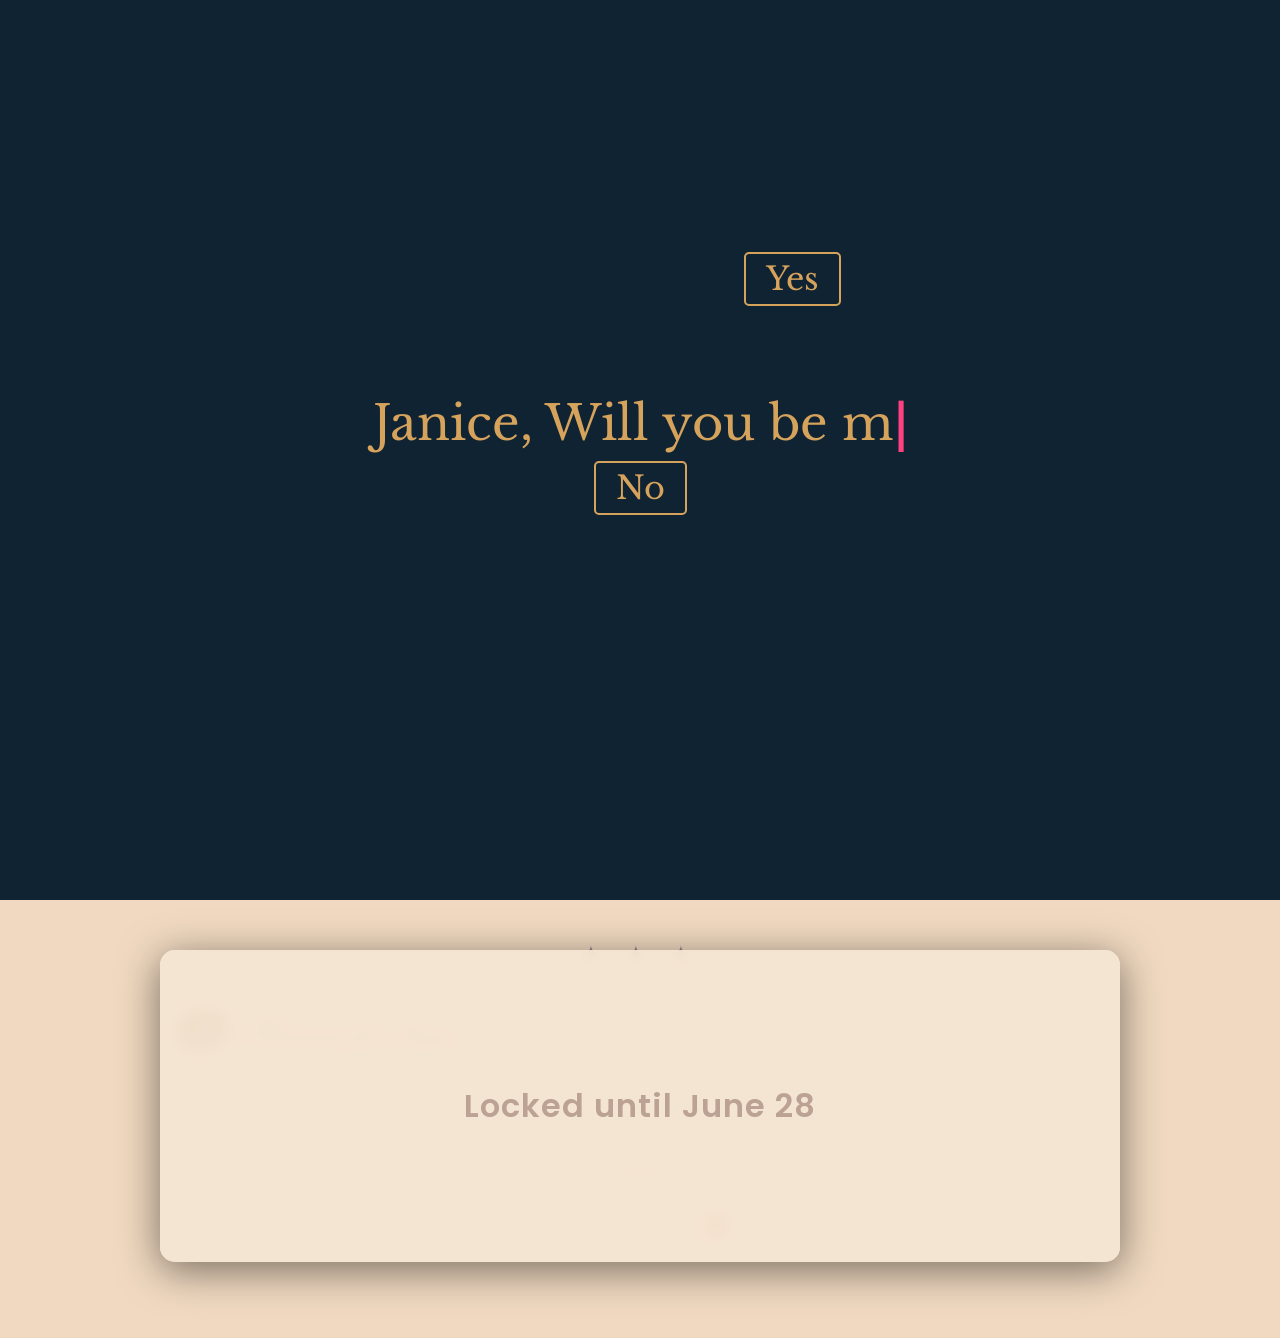
==== commit 44a6b1db: "Added basic yes path and removed useless directory" ====
--- a/gallery/index.html
+++ b/gallery/index.html
@@ -9,9 +9,23 @@
     <link href="https://cdnjs.cloudflare.com/ajax/libs/font-awesome/6.4.0/css/all.min.css" rel="stylesheet">
     <link rel="preconnect" href="https://fonts.googleapis.com">
     <link rel="preconnect" href="https://fonts.gstatic.com" crossorigin>
-    <link href="https://fonts.googleapis.com/css2?family=Stalemate&family=Tangerine:wght@400;700&family=Poppins:wght@400;600&display=swap" rel="stylesheet">
+    <link href="https://fonts.googleapis.com/css2?family=Stalemate&family=Tangerine:wght@400;700&family=Poppins:wght@400;600&family=Libre+Baskerville:ital,wght@0,400..700;1,400..700&display=swap" rel="stylesheet">
 </head>
 <body>
+
+
+<div id="myOverlay" class="overlay hidden">
+        <div class="content">
+            <span id="bdaymessage">Janice, Will you be my Girlfriend?? </span><span class="cursor">|</span>
+            <div class="button-container">
+                <button id="yesbtn" class="yesbtn yesbtn-primary">Yes</button>
+                <button id="nobtn" class="nobtn">No</button>
+            </div>
+        </div>
+    </div>
+
+
+
 
   <!-- ═══════════════════════════════════════════ -->
   <!-- HERO — fills one viewport, scrolls to gallery -->
--- a/gallery/main.css
+++ b/gallery/main.css
@@ -22,11 +22,18 @@
     --color-bg:              #f5e6d3;
     --color-bg-tint:         #f0d9c0;
 
+    --suprise-background:    #102332;
+    --suprise-text:          #d6a35c;
+    --suprise-button-primary:#d6a35c;
+    --suprise-button-secondary: #999999;
+
+
     /* Fonts */
     --accent-font:       'Tangerine', cursive;
     --font-heading:      'Stalemate', cursive;
     --font-body:         -apple-system, BlinkMacSystemFont, 'Segoe UI', Roboto, sans-serif;
     --font-countdown:    'Poppins', sans-serif;
+    --font-surprise:     "Libre Baskerville", serif;
 
     /* Spacing */
     --sp-1:  4px;
@@ -71,17 +78,16 @@
             rgba(61, 36, 56, 0.10) 40%,
             rgba(61, 36, 56, 0.30) 100%),
         url('background.png');
-    background-position: top center, top center;
-    background-size: 100% 100%, 125% auto;
-    background-repeat: repeat-x, repeat-y;
-    background-attachment: scroll, scroll;
+    background-position: center, calc(50% - 10px) calc(30% + 17vh);
+    background-size: 100% 100%, 100% auto;
+    background-repeat: repeat;
+    background-attachment: fixed;
     min-height: 100vh;
     overflow-x: hidden;
-    display: flex;
-    flex-direction: column;
     -webkit-font-smoothing: antialiased;
     -moz-osx-font-smoothing: grayscale;
 }
+
 
 .container {
     width: 100%;
@@ -91,6 +97,157 @@
     position: relative;
     z-index: 1;
 }
+
+
+/* Resets default browser spacing for all elements */
+* {
+    margin: 0;              /* Removes all outside spacing */
+    padding: 0;             /* Removes all inside spacing */
+    box-sizing: border-box; /* Makes width/height include padding and border in calculations */
+}
+
+/* Styles for both html and body elements */
+body, html {
+    height: 100%;  /* Makes body/html take full browser window height */
+    width: 100%;   /* Makes body/html take full browser window width */
+}
+
+/* Styles for the overlay container */
+.overlay {
+    position: fixed;        /* Fixes element to viewport - stays in place when scrolling */
+    top: 0;                 /* Positions overlay at very top of screen */
+    left: 0;                /* Positions overlay at very left of screen */
+    width: 100%;            /* Makes overlay full width of screen */
+    height: 100%;           /* Makes overlay full height of screen */
+    background-color: black; /* Sets background color to black */
+    display: flex;          /* Enables flexbox layout for centering children */
+    justify-content: center; /* Centers children horizontally */
+    align-items: center;    /* Centers children vertically */
+    z-index: 1000;          /* Ensures overlay appears above all other content */
+}
+
+/* Styles for when overlay is hidden */
+.hidden {
+    display:none;  /* Completely removes element from page layout */
+}
+
+/* Styles for when overlay is visible */
+.visible {
+    display: flex;  /* Shows element and applies flexbox layout */
+    background-color: var(--suprise-background);
+}
+
+/* Styles for the content wrapper inside overlay */
+.content {
+    text-align: center;  /* Centers all text inside this container */
+    color: var(--suprise-text);        /* Sets text color to white */
+    margin: 1rem
+}
+
+/* Styles for the heading inside content */
+.content h1 {
+    font-size: 2.5rem;          /* Sets text size to 2.5 times root element size */
+    margin-bottom: 2rem;        /* Adds space below the heading */
+    font-family: Arial, sans-serif; /* Sets font to Arial, falls back to sans-serif */
+}
+
+/* Styles for the button container */
+.button-container {
+    display: flex;           /* Enables flexbox for button layout */
+    gap: 1rem;              /* Adds space between buttons */
+    justify-content: center; /* Centers buttons horizontally */
+    align-items: center;
+    flex-wrap: wrap;
+}
+
+.content span {
+    text-align: center;
+    font-family: var(--font-surprise);
+    font-optical-sizing: auto;
+    font-size: 3rem;
+    font-style: normal;
+
+}
+
+/* Base styles for all buttons */
+.yesbtn {
+    padding: 5px 20px;          /* Adds 12px top/bottom, 30px left/right spacing inside button */
+    font-size: 2rem;           /* Sets button text size */
+    border: 2px solid var(--suprise-button-primary);     /* Creates white border around button */
+    background: transparent;     /* Makes button background see-through */
+    color: var(--suprise-button-primary);                /* Sets button text color to white */
+    cursor: pointer;             /* Changes mouse cursor to hand when hovering */
+    border-radius: 5px;          /* Rounds the corners of button */
+    transition: all 0.3s ease;   /* Smoothly animates all changes over 0.3 seconds */
+    font-family: var(--font-surprise); /* Uses the surprise-style serif */
+}
+
+/* Styles for button hover state */
+.yesbtn:hover {
+    background: transparent;  /* Changes background to white when mouse hovers */
+    color: var(--suprise-button-primary);       /* Changes text color to black when mouse hovers */
+}
+
+/* Additional styles for primary button */
+.yesbtn-primary {
+    background: transparent;  /* Keeps the button transparent */
+    color: var(--suprise-button-primary); /* Keeps the label visible */
+}
+
+/* Hover state for primary button */
+.yesbtn-primary:hover {
+    background: transparent;  /* Makes background transparent when hovering */
+    color: var(--suprise-button-primary);             /* Changes text to white when hovering */
+}
+
+.nobtn {
+    padding: 5px 20px;          /* Adds 12px top/bottom, 30px left/right spacing inside button */
+    font-size: 2rem;           /* Sets button text size */
+    border: 2px solid var(--suprise-button-primary);     /* Creates white border around button */
+    background: transparent;     /* Makes button background see-through */
+    color: var(--suprise-button-primary);                /* Sets button text color to white */
+    cursor: pointer;             /* Changes mouse cursor to hand when hovering */
+    border-radius: 5px;          /* Rounds the corners of button */
+    transition: all 0.3s ease;   /* Smoothly animates all changes over 0.3 seconds */
+    font-family: var(--font-surprise); /* Uses a more playful surprise-style serif */
+    transform: translateY(8px);
+}
+
+/* Styles for button hover state */
+.nobtn:hover {
+    background: var(--suprise-button-primary);  /* Changes background to white when mouse hovers */
+    color: transparent;       /* Changes text color to black when mouse hovers */
+}
+
+/* Additional styles for primary button */
+.nobtn-primary {
+    background: transparent;  /* Keeps the button transparent */
+    color: var(--suprise-button-primary); /* Keeps the label visible */
+}
+
+/* Hover state for primary button */
+.nobtn-primary:hover {
+    background: transparent;  /* Makes background transparent when hovering */
+    color: var(--suprise-button-primary);             /* Changes text to white when hovering */
+}
+
+.cursor {
+  font-weight: bold;
+  color: #ff4081; /* Choose any color you want for the cursor */
+  animation: blink 0.6s step-end infinite;
+}
+
+@keyframes blink {
+  from, to { color: transparent }
+  50% { color: inherit; }
+}
+
+
+
+
+
+
+
 
 /* ══════════════════════════════════════════════════
    HERO — full viewport
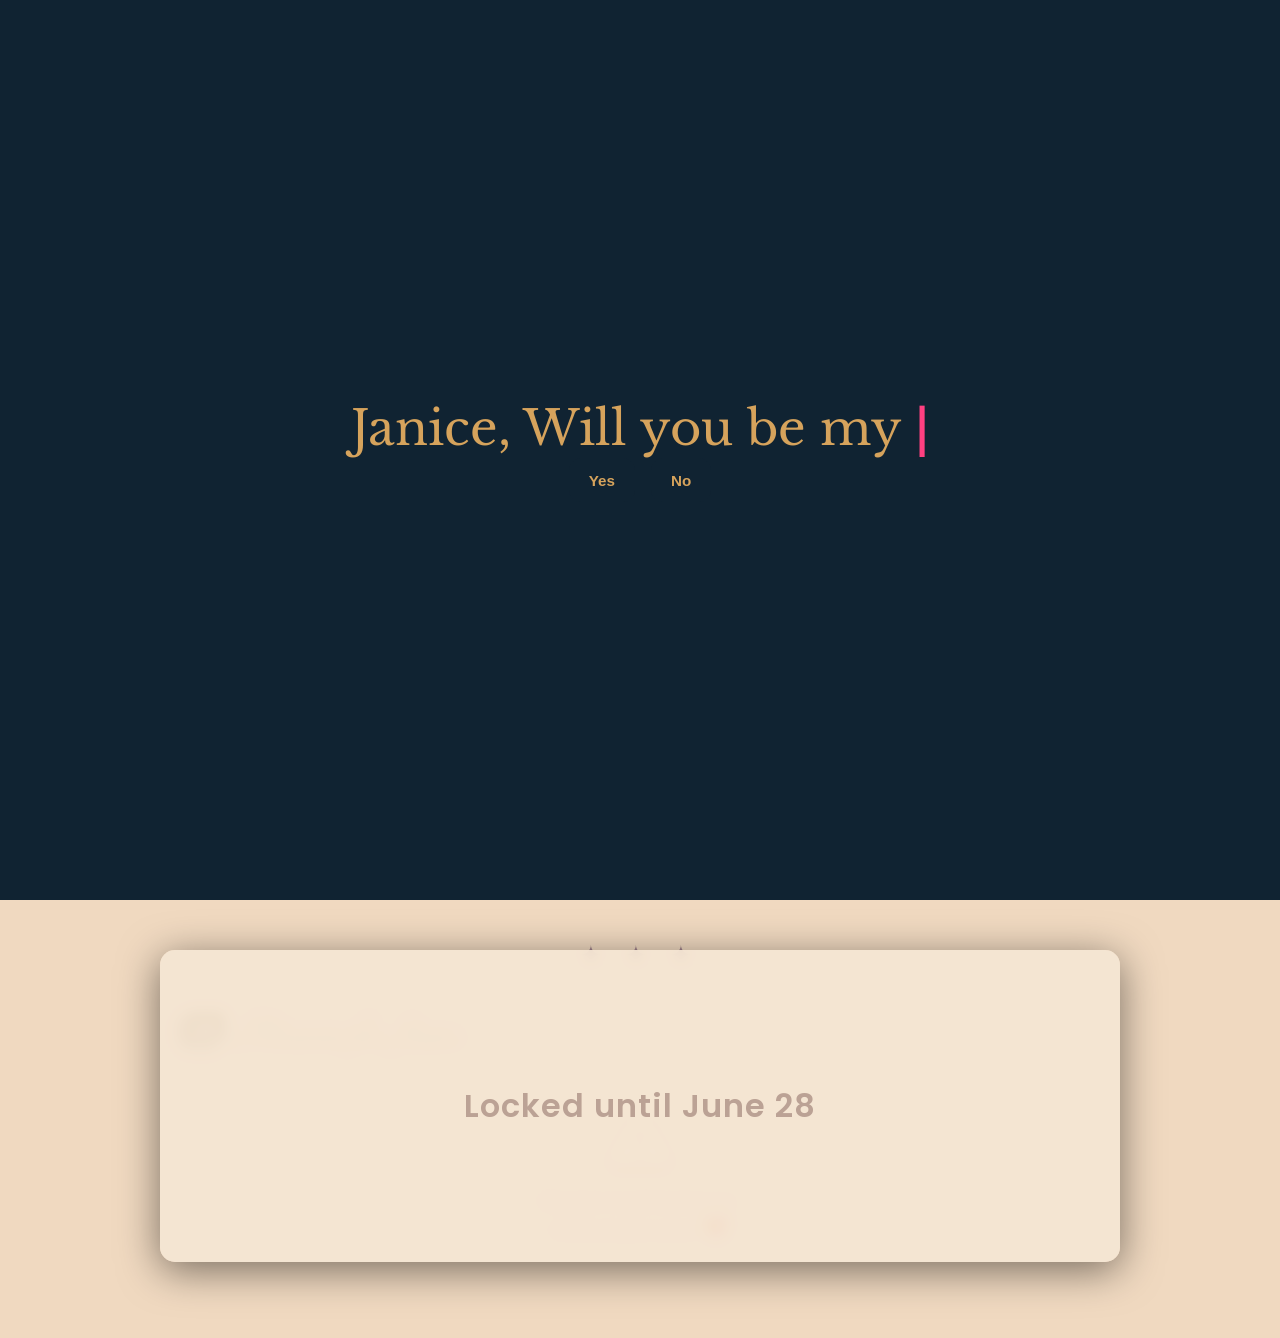
==== commit 5f7a376d: "Broke functionality, made button look nicer?" ====
--- a/gallery/index.html
+++ b/gallery/index.html
@@ -18,8 +18,8 @@
         <div class="content">
             <span id="bdaymessage">Janice, Will you be my Girlfriend?? </span><span class="cursor">|</span>
             <div class="button-container">
-                <button id="yesbtn" class="yesbtn yesbtn-primary">Yes</button>
-                <button id="nobtn" class="nobtn">No</button>
+                <button id="yesbtn" class="btn">Yes</button>
+                <button id="nobtn" class="btn">No</button>
             </div>
         </div>
     </div>
--- a/gallery/main.css
+++ b/gallery/main.css
@@ -99,13 +99,6 @@
 }
 
 
-/* Resets default browser spacing for all elements */
-* {
-    margin: 0;              /* Removes all outside spacing */
-    padding: 0;             /* Removes all inside spacing */
-    box-sizing: border-box; /* Makes width/height include padding and border in calculations */
-}
-
 /* Styles for both html and body elements */
 body, html {
     height: 100%;  /* Makes body/html take full browser window height */
@@ -144,13 +137,6 @@
     margin: 1rem
 }
 
-/* Styles for the heading inside content */
-.content h1 {
-    font-size: 2.5rem;          /* Sets text size to 2.5 times root element size */
-    margin-bottom: 2rem;        /* Adds space below the heading */
-    font-family: Arial, sans-serif; /* Sets font to Arial, falls back to sans-serif */
-}
-
 /* Styles for the button container */
 .button-container {
     display: flex;           /* Enables flexbox for button layout */
@@ -170,11 +156,11 @@
 }
 
 /* Base styles for all buttons */
-.yesbtn {
+.btn {
     padding: 5px 20px;          /* Adds 12px top/bottom, 30px left/right spacing inside button */
     font-size: 2rem;           /* Sets button text size */
     border: 2px solid var(--suprise-button-primary);     /* Creates white border around button */
-    background: transparent;     /* Makes button background see-through */
+    background: var(--suprise-background);     /* Makes button background see-through */
     color: var(--suprise-button-primary);                /* Sets button text color to white */
     cursor: pointer;             /* Changes mouse cursor to hand when hovering */
     border-radius: 5px;          /* Rounds the corners of button */
@@ -183,22 +169,11 @@
 }
 
 /* Styles for button hover state */
-.yesbtn:hover {
-    background: transparent;  /* Changes background to white when mouse hovers */
-    color: var(--suprise-button-primary);       /* Changes text color to black when mouse hovers */
-}
-
-/* Additional styles for primary button */
-.yesbtn-primary {
-    background: transparent;  /* Keeps the button transparent */
-    color: var(--suprise-button-primary); /* Keeps the label visible */
-}
-
-/* Hover state for primary button */
-.yesbtn-primary:hover {
-    background: transparent;  /* Makes background transparent when hovering */
-    color: var(--suprise-button-primary);             /* Changes text to white when hovering */
-}
+.btn:hover {
+    background: var(--suprise-button-primary);  /* Changes background to white when mouse hovers */
+    color: var(--suprise-background);       /* Changes text color to black when mouse hovers */
+}
+
 
 .nobtn {
     padding: 5px 20px;          /* Adds 12px top/bottom, 30px left/right spacing inside button */
